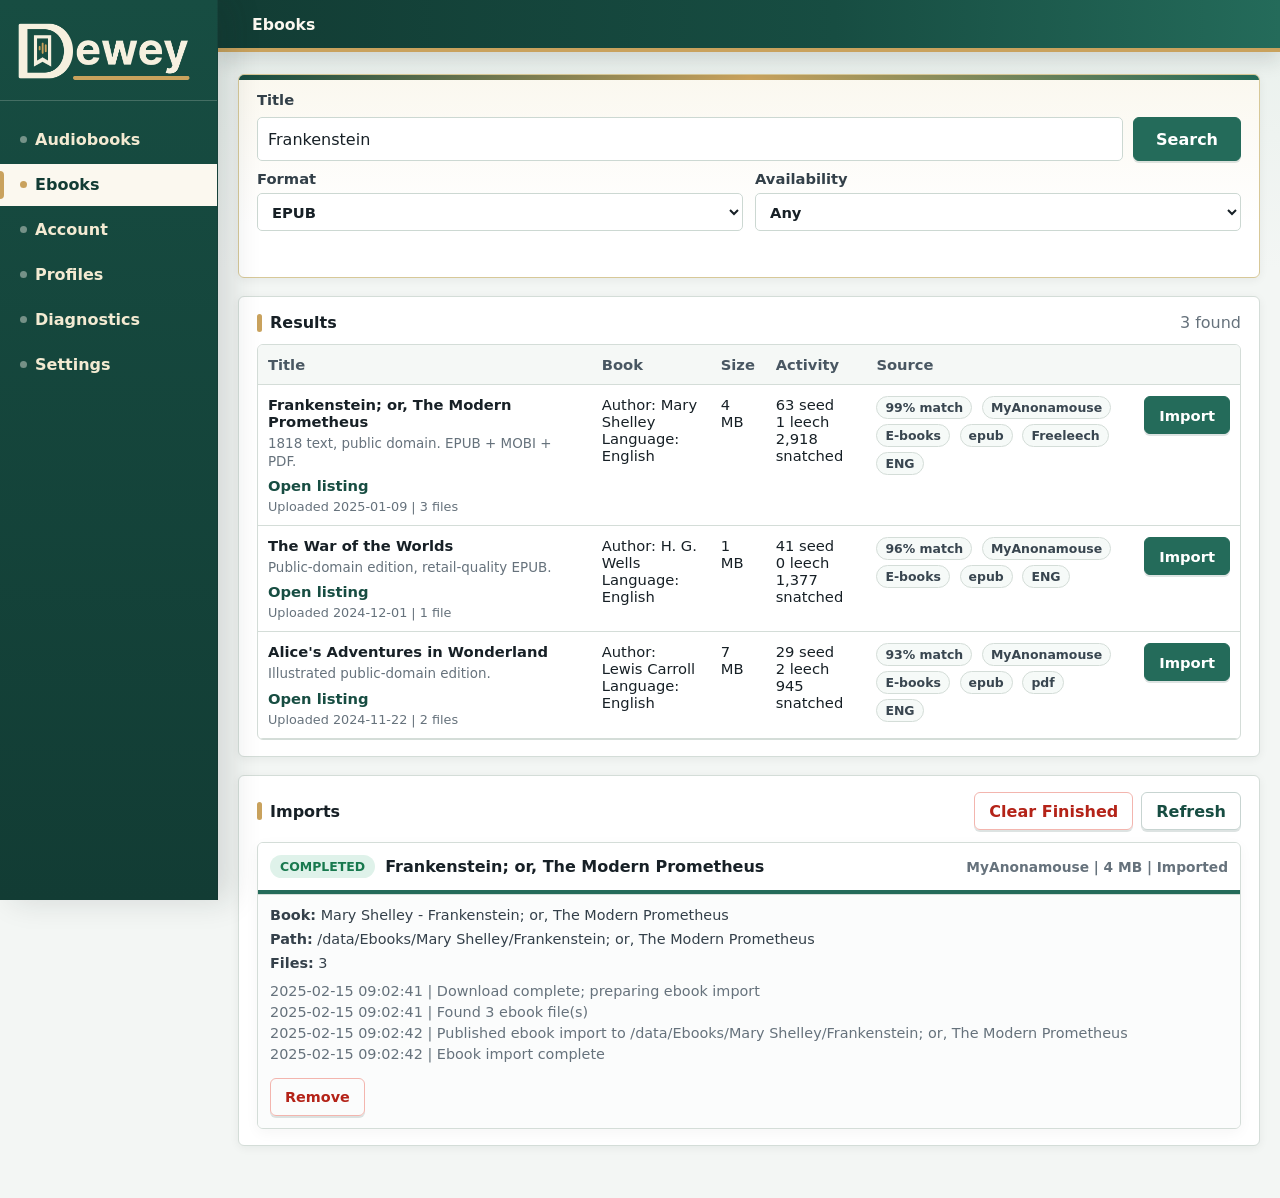
==== docs/demo-ebooks.html @ fe864c97 "Add static demo pages and a README screenshots section Provide docs/demo.html and docs/demo-ebooks.h" ====
<!doctype html>
<html lang="en">
  <head>
    <meta charset="utf-8" />
    <meta name="viewport" content="width=device-width, initial-scale=1" />
    <title>Dewey — Ebooks Demo</title>
    <!--
      Static mock for README screenshots. No live data: every title here is a
      public-domain work and all seeder/size/activity numbers are invented.
      Open this file in a browser and screenshot it. It links the real
      stylesheet so it looks identical to the running app.
    -->
    <link rel="icon" href="../static/favicon.svg" type="image/svg+xml" />
    <link rel="stylesheet" href="../static/style.css" />
  </head>
  <body>
    <div class="app-shell">
      <header class="topbar">
        <div class="brand">
          <img class="brand-logo" src="../static/dewey-logo.png" alt="Dewey" width="178" height="66" />
        </div>
        <nav aria-label="Primary">
          <button class="nav-button" type="button">Audiobooks</button>
          <button class="nav-button is-active" type="button">Ebooks</button>
          <button class="nav-button" type="button">Account</button>
          <button class="nav-button" type="button">Profiles</button>
          <button class="nav-button" type="button">Diagnostics</button>
          <button class="nav-button" type="button">Settings</button>
        </nav>
      </header>

      <div class="workspace">
        <div class="workspace-bar">
          <strong>Ebooks</strong>
        </div>

        <main>
          <section class="view is-active">
            <section class="panel search-panel">
              <form class="search-form" onsubmit="return false">
                <label for="ebook-query">Title</label>
                <div class="search-row">
                  <input id="ebook-query" value="Frankenstein" autocomplete="off" />
                  <button type="submit">Search</button>
                </div>
                <div class="filter-row">
                  <label>Format
                    <select aria-label="Format">
                      <option>Any format</option>
                      <option selected>EPUB</option>
                    </select>
                  </label>
                  <label>Availability
                    <select>
                      <option selected>Any</option>
                    </select>
                  </label>
                </div>
              </form>
              <p class="message" role="status"></p>
            </section>

            <section class="panel">
              <div class="section-head">
                <h2>Results</h2>
                <span class="muted">3 found</span>
              </div>
              <div class="table-wrap">
                <table>
                  <thead>
                    <tr>
                      <th>Title</th>
                      <th>Book</th>
                      <th>Size</th>
                      <th>Activity</th>
                      <th>Source</th>
                      <th></th>
                    </tr>
                  </thead>
                  <tbody>
                    <tr class="result-row">
                      <td data-label="Title">
                        <div class="result-title">Frankenstein; or, The Modern Prometheus</div>
                        <div class="result-description">1818 text, public domain. EPUB + MOBI + PDF.</div>
                        <a href="#">Open listing</a>
                        <div class="result-submeta">Uploaded 2025-01-09 | 3 files</div>
                      </td>
                      <td data-label="Book">
                        <div>Author: Mary Shelley</div>
                        <div>Language: English</div>
                      </td>
                      <td data-label="Size">4 MB</td>
                      <td data-label="Activity">
                        <div>63 seed</div>
                        <div>1 leech</div>
                        <div>2,918 snatched</div>
                      </td>
                      <td data-label="Source">
                        <span class="badge">99% match</span>
                        <span class="badge">MyAnonamouse</span>
                        <span class="badge">E-books</span>
                        <span class="badge">epub</span>
                        <span class="badge">Freeleech</span>
                        <span class="badge">ENG</span>
                      </td>
                      <td data-label="Action"><button type="button">Import</button></td>
                    </tr>

                    <tr class="result-row">
                      <td data-label="Title">
                        <div class="result-title">The War of the Worlds</div>
                        <div class="result-description">Public-domain edition, retail-quality EPUB.</div>
                        <a href="#">Open listing</a>
                        <div class="result-submeta">Uploaded 2024-12-01 | 1 file</div>
                      </td>
                      <td data-label="Book">
                        <div>Author: H. G. Wells</div>
                        <div>Language: English</div>
                      </td>
                      <td data-label="Size">1 MB</td>
                      <td data-label="Activity">
                        <div>41 seed</div>
                        <div>0 leech</div>
                        <div>1,377 snatched</div>
                      </td>
                      <td data-label="Source">
                        <span class="badge">96% match</span>
                        <span class="badge">MyAnonamouse</span>
                        <span class="badge">E-books</span>
                        <span class="badge">epub</span>
                        <span class="badge">ENG</span>
                      </td>
                      <td data-label="Action"><button type="button">Import</button></td>
                    </tr>

                    <tr class="result-row">
                      <td data-label="Title">
                        <div class="result-title">Alice's Adventures in Wonderland</div>
                        <div class="result-description">Illustrated public-domain edition.</div>
                        <a href="#">Open listing</a>
                        <div class="result-submeta">Uploaded 2024-11-22 | 2 files</div>
                      </td>
                      <td data-label="Book">
                        <div>Author: Lewis Carroll</div>
                        <div>Language: English</div>
                      </td>
                      <td data-label="Size">7 MB</td>
                      <td data-label="Activity">
                        <div>29 seed</div>
                        <div>2 leech</div>
                        <div>945 snatched</div>
                      </td>
                      <td data-label="Source">
                        <span class="badge">93% match</span>
                        <span class="badge">MyAnonamouse</span>
                        <span class="badge">E-books</span>
                        <span class="badge">epub</span>
                        <span class="badge">pdf</span>
                        <span class="badge">ENG</span>
                      </td>
                      <td data-label="Action"><button type="button">Import</button></td>
                    </tr>
                  </tbody>
                </table>
              </div>
            </section>

            <section class="panel">
              <div class="section-head">
                <h2>Imports</h2>
                <div class="section-actions">
                  <button class="secondary danger" type="button">Clear Finished</button>
                  <button class="secondary" type="button">Refresh</button>
                </div>
              </div>
              <div class="imports">
                <article class="import-item is-open">
                  <button class="import-summary" type="button">
                    <span class="status-pill completed">completed</span>
                    <span class="import-title">Frankenstein; or, The Modern Prometheus</span>
                    <span class="import-meta">MyAnonamouse | 4 MB | Imported</span>
                  </button>
                  <div class="progress"><span style="width: 100%"></span></div>
                  <div class="import-details">
                    <div><strong>Book:</strong> Mary Shelley - Frankenstein; or, The Modern Prometheus</div>
                    <div><strong>Path:</strong> /data/Ebooks/Mary Shelley/Frankenstein; or, The Modern Prometheus</div>
                    <div><strong>Files:</strong> 3</div>
                    <div class="event-list">
                      <div class="event info">2025-02-15 09:02:41 | Download complete; preparing ebook import</div>
                      <div class="event info">2025-02-15 09:02:41 | Found 3 ebook file(s)</div>
                      <div class="event info">2025-02-15 09:02:42 | Published ebook import to /data/Ebooks/Mary Shelley/Frankenstein; or, The Modern Prometheus</div>
                      <div class="event info">2025-02-15 09:02:42 | Ebook import complete</div>
                    </div>
                    <div class="import-actions">
                      <button class="secondary danger" type="button">Remove</button>
                    </div>
                  </div>
                </article>
              </div>
            </section>
          </section>
        </main>
      </div>
    </div>
  </body>
</html>
---- static/style.css ----
:root {
  color-scheme: light;
  font-family: Inter, ui-sans-serif, system-ui, -apple-system, BlinkMacSystemFont, "Segoe UI", sans-serif;
  --bg: #f3f6f4;
  --text: #172026;
  --muted: #66727c;
  --line: #d4ddd8;
  --panel: #ffffff;
  --accent: #246b5a;
  --accent-strong: #174d42;
  --accent-soft: #e5f2ee;
  --sidebar: #174d42;
  --sidebar-deep: #123c34;
  --toolbar: #246b5a;
  --paper: #fbf8ef;
  --brass: #c9a25d;
  --warn: #a86500;
  --error: #b42318;
  --review: #6d4fbd;
  --complete: #18794e;
  --shadow: 0 12px 30px rgba(23, 32, 38, 0.08);
}

* {
  box-sizing: border-box;
}

body {
  margin: 0;
  min-width: 320px;
  background:
    linear-gradient(180deg, #e9f0ec 0, var(--bg) 270px),
    repeating-linear-gradient(90deg, rgba(23, 77, 66, 0.025) 0 1px, transparent 1px 96px),
    var(--bg);
  color: var(--text);
}

body.auth-page {
  min-height: 100vh;
  background:
    radial-gradient(circle at 50% 0, rgba(201, 162, 93, 0.2), transparent 34%),
    linear-gradient(180deg, #123c34, #174d42 58%, #f3f6f4 58%);
}

button,
input,
select {
  font: inherit;
}

button {
  display: inline-flex;
  align-items: center;
  justify-content: center;
  gap: 8px;
  border: 1px solid var(--accent);
  border-radius: 6px;
  background: var(--accent);
  color: #fff;
  cursor: pointer;
  min-height: 38px;
  padding: 0 14px;
  font-weight: 720;
  box-shadow: 0 2px 0 rgba(18, 60, 52, 0.14);
}

button:hover {
  background: var(--accent-strong);
}

button:disabled {
  cursor: not-allowed;
  opacity: 0.58;
}

button:disabled:hover {
  background: var(--accent);
}

button.secondary,
.nav-button {
  background: transparent;
  color: var(--accent-strong);
  border-color: rgba(23, 77, 66, 0.24);
}

button.danger {
  border-color: #f3b5ae;
  color: var(--error);
}

button.secondary:hover,
.nav-button:hover,
.nav-button.is-active {
  border-color: rgba(201, 162, 93, 0.78);
  color: var(--accent-strong);
  background: var(--paper);
}

.app-shell {
  display: grid;
  grid-template-columns: 218px minmax(0, 1fr);
  min-height: 100vh;
}

.topbar {
  position: sticky;
  top: 0;
  align-self: start;
  display: flex;
  flex-direction: column;
  gap: 18px;
  min-height: 100vh;
  padding: 14px 0;
  border-right: 1px solid rgba(23, 32, 38, 0.18);
  background:
    linear-gradient(180deg, var(--sidebar) 0, var(--sidebar-deep) 100%);
  box-shadow: 12px 0 30px rgba(23, 32, 38, 0.14);
  z-index: 3;
}

.brand {
  display: grid;
  gap: 6px;
  width: 100%;
  padding: 4px 14px 16px;
  border-bottom: 1px solid rgba(251, 248, 239, 0.2);
}

.brand-logo {
  display: block;
  width: min(178px, 100%);
  height: auto;
}

.brand-icon {
  width: 44px;
  height: 44px;
  border: 2px solid rgba(251, 248, 239, 0.74);
  border-radius: 12px;
  box-shadow: 0 14px 28px rgba(0, 0, 0, 0.24);
}

h1,
h2,
p {
  margin: 0;
}

h1 {
  color: var(--paper);
  font-size: 1.34rem;
  font-weight: 750;
  letter-spacing: 0;
  line-height: 1.05;
}

h2 {
  font-size: 1rem;
  font-weight: 720;
  letter-spacing: 0;
}

.topbar p {
  color: #d8caa5;
  font-size: 0.84rem;
  font-weight: 650;
  padding-left: 2px;
}

.muted,
.message {
  color: var(--muted);
}

nav {
  display: flex;
  flex-direction: column;
  gap: 3px;
  width: 100%;
}

.topbar .nav-button {
  position: relative;
  justify-content: flex-start;
  width: 100%;
  min-height: 42px;
  padding: 0 18px 0 20px;
  border: 0;
  border-radius: 0;
  color: #f3ead2;
  background: transparent;
  box-shadow: none;
  text-align: left;
}

.topbar .nav-button::before {
  content: "";
  width: 7px;
  height: 7px;
  border-radius: 999px;
  background: rgba(251, 248, 239, 0.42);
}

.topbar .nav-button::after {
  content: "";
  position: absolute;
  inset: 7px auto 7px 0;
  width: 4px;
  border-radius: 0 999px 999px 0;
  background: transparent;
}

.topbar .nav-button:hover,
.topbar .nav-button.is-active {
  color: var(--paper);
  background: rgba(251, 248, 239, 0.12);
}

.topbar .nav-button.is-active::before,
.topbar .nav-button:hover::before {
  background: var(--brass);
}

.topbar .nav-button.is-active::after {
  background: var(--brass);
}

.topbar .nav-button.is-active {
  color: #123c34;
  background: var(--paper);
}

.topbar .nav-logout {
  margin-top: auto;
  border-top: 1px solid rgba(251, 248, 239, 0.16);
}

.workspace {
  min-width: 0;
}

.workspace-bar {
  position: sticky;
  top: 0;
  z-index: 2;
  display: flex;
  align-items: center;
  min-height: 52px;
  padding: 0 clamp(18px, 3vw, 34px);
  border-bottom: 4px solid var(--brass);
  background: linear-gradient(90deg, #123c34, #174d42 58%, var(--toolbar));
  color: var(--paper);
  box-shadow: 0 8px 20px rgba(23, 32, 38, 0.14);
}

.workspace-bar strong {
  font-size: 0.98rem;
  font-weight: 760;
}

main {
  width: min(1320px, calc(100% - 40px));
  margin: 22px auto 52px;
}

.auth-shell {
  display: grid;
  place-items: center;
  min-height: 100vh;
  width: min(100%, 460px);
  margin: 0 auto;
  padding: 28px;
}

.auth-card {
  display: grid;
  gap: 22px;
  width: 100%;
  padding: 28px;
  border: 1px solid rgba(251, 248, 239, 0.62);
  border-radius: 8px;
  background: rgba(251, 248, 239, 0.96);
  box-shadow: 0 22px 70px rgba(18, 60, 52, 0.35);
}

.auth-logo {
  width: 178px;
  height: auto;
}

.auth-form {
  display: grid;
  gap: 14px;
}

.auth-form label {
  display: grid;
  gap: 6px;
  color: #334049;
  font-size: 0.92rem;
  font-weight: 650;
}

.view {
  display: none;
}

.view.is-active {
  display: grid;
  gap: 18px;
}

.panel {
  background: var(--panel);
  border: 1px solid var(--line);
  border-radius: 6px;
  padding: 16px 18px;
  box-shadow: 0 2px 10px rgba(23, 32, 38, 0.06);
}

.search-panel {
  position: relative;
  overflow: hidden;
  border-color: #d7c898;
  background:
    linear-gradient(180deg, rgba(251, 248, 239, 0.96), #ffffff 74%);
}

.search-panel::before {
  content: "";
  position: absolute;
  inset: 0 0 auto;
  height: 5px;
  background: linear-gradient(90deg, var(--accent-strong), var(--brass), var(--accent));
}

.section-head {
  display: flex;
  align-items: center;
  justify-content: space-between;
  gap: 12px;
  margin-bottom: 12px;
}

.section-head h2 {
  display: inline-flex;
  align-items: center;
  gap: 8px;
}

.section-head h2::before {
  content: "";
  width: 5px;
  height: 18px;
  border-radius: 999px;
  background: var(--brass);
}

.section-actions,
.import-actions {
  display: flex;
  align-items: center;
  gap: 8px;
  flex-wrap: wrap;
}

.search-form {
  display: grid;
  gap: 9px;
}

.search-form label,
.settings-form label,
.profile-manager label {
  display: grid;
  gap: 6px;
  color: #334049;
  font-size: 0.92rem;
  font-weight: 650;
}

.search-row {
  display: grid;
  grid-template-columns: minmax(0, 1fr) auto;
  gap: 10px;
}

.search-row input {
  min-height: 44px;
  font-size: 1rem;
}

.search-row button {
  min-height: 44px;
  padding-inline: 22px;
}

.filter-row {
  display: grid;
  grid-template-columns: repeat(auto-fit, minmax(120px, 1fr));
  gap: 10px 12px;
}

.advanced-filters {
  margin-top: 2px;
  padding-top: 10px;
  border-top: 1px solid rgba(212, 221, 216, 0.82);
}

.advanced-filters summary {
  display: inline-flex;
  align-items: center;
  gap: 8px;
  min-height: 34px;
  padding: 0 11px;
  border: 1px solid rgba(23, 77, 66, 0.24);
  border-radius: 5px;
  color: var(--accent-strong);
  background: rgba(255, 255, 255, 0.78);
  cursor: pointer;
  font-size: 0.88rem;
  font-weight: 720;
  list-style: none;
}

.advanced-filters summary::-webkit-details-marker {
  display: none;
}

.advanced-filters summary::before {
  content: "+";
  display: inline-flex;
  align-items: center;
  justify-content: center;
  width: 18px;
  height: 18px;
  border-radius: 999px;
  color: var(--paper);
  background: var(--accent);
  font-weight: 760;
  line-height: 1;
}

.advanced-filters[open] summary {
  background: var(--paper);
  border-color: rgba(201, 162, 93, 0.78);
}

.advanced-filters[open] summary::before {
  content: "-";
  background: var(--brass);
}

.advanced-filter-row {
  grid-template-columns: repeat(auto-fit, minmax(150px, 1fr));
  max-width: 680px;
  margin-top: 10px;
}

.account-summary {
  display: grid;
  grid-template-columns: repeat(auto-fit, minmax(150px, 1fr));
  gap: 10px;
}

.account-stat {
  display: grid;
  gap: 3px;
}

.account-stat span:first-child {
  color: var(--muted);
  font-size: 0.78rem;
  font-weight: 700;
  text-transform: uppercase;
}

.account-stat span:last-child {
  font-weight: 720;
}

.diagnostics-summary {
  margin-bottom: 12px;
}

.diagnostics-overall {
  display: inline-grid;
  grid-auto-flow: column;
  align-items: center;
  gap: 10px;
  padding: 8px 12px;
  border: 1px solid var(--line);
  border-radius: 6px;
  background: #f6faf8;
}

.diagnostics-overall span {
  color: var(--complete);
  font-weight: 780;
}

.diagnostics-overall.warn span {
  color: var(--warn);
}

.diagnostics-overall.error span {
  color: var(--error);
}

.diagnostics-overall small {
  color: var(--muted);
  font-weight: 650;
}

.diagnostics-list {
  display: grid;
  gap: 10px;
}

.diagnostic-item {
  display: grid;
  gap: 7px;
  padding: 12px;
  border: 1px solid var(--line);
  border-left: 4px solid var(--complete);
  border-radius: 6px;
  background: #fff;
}

.diagnostic-item.warn,
.diagnostic-item.skipped {
  border-left-color: var(--warn);
}

.diagnostic-item.error {
  border-left-color: var(--error);
}

.diagnostic-item > div:first-child {
  display: flex;
  align-items: center;
  gap: 10px;
  flex-wrap: wrap;
}

.diagnostic-detail {
  color: var(--muted);
  font-size: 0.88rem;
}

.diagnostic-values {
  display: flex;
  gap: 6px;
  flex-wrap: wrap;
}

.diagnostic-values span {
  border: 1px solid var(--line);
  border-radius: 999px;
  padding: 3px 8px;
  color: #394650;
  background: #f6faf8;
  font-size: 0.78rem;
  font-weight: 700;
}

input,
select {
  width: 100%;
  min-height: 38px;
  border: 1px solid #ccd8d2;
  border-radius: 5px;
  padding: 8px 10px;
  background: rgba(255, 255, 255, 0.96);
  color: var(--text);
}

input:focus,
select:focus {
  outline: 2px solid #b9ddd4;
  border-color: var(--accent);
}

.message {
  min-height: 20px;
  margin-top: 10px;
  font-size: 0.92rem;
}

.table-wrap {
  overflow-x: auto;
  border: 1px solid var(--line);
  border-radius: 6px;
  background: #fff;
}

table {
  width: 100%;
  border-collapse: collapse;
  font-size: 0.92rem;
}

th,
td {
  padding: 11px 10px;
  border-bottom: 1px solid var(--line);
  text-align: left;
  vertical-align: top;
}

th {
  color: #495762;
  font-weight: 700;
  background: #f5f8f6;
}

td:first-child {
  min-width: 320px;
}

.result-title {
  font-weight: 750;
  overflow-wrap: anywhere;
}

.result-description {
  display: -webkit-box;
  margin-top: 5px;
  color: var(--muted);
  font-size: 0.84rem;
  line-height: 1.35;
  overflow: hidden;
  -webkit-box-orient: vertical;
  -webkit-line-clamp: 3;
}

.result-submeta {
  margin-top: 5px;
  color: var(--muted);
  font-size: 0.8rem;
}

.result-duplicate {
  margin-top: 7px;
  color: var(--warn);
  font-size: 0.82rem;
  font-weight: 700;
  overflow-wrap: anywhere;
}

td a {
  display: inline-block;
  margin-top: 6px;
  color: var(--accent-strong);
  font-weight: 650;
  text-decoration: none;
}

td a:hover {
  text-decoration: underline;
}

.action-link {
  display: block;
  margin-top: 8px;
  white-space: nowrap;
}

.badge {
  display: inline-flex;
  align-items: center;
  border: 1px solid var(--line);
  border-radius: 999px;
  padding: 3px 8px;
  margin: 0 5px 5px 0;
  color: #394650;
  background: #f6faf8;
  font-size: 0.78rem;
  font-weight: 700;
}

.empty {
  color: var(--muted);
  text-align: center;
  padding: 34px 8px;
}

.imports {
  display: grid;
  gap: 10px;
}

.import-item {
  border: 1px solid var(--line);
  border-radius: 6px;
  overflow: hidden;
  background: #fff;
  box-shadow: 0 4px 14px rgba(23, 32, 38, 0.04);
}

.import-summary {
  display: grid;
  grid-template-columns: auto minmax(0, 1fr) auto;
  align-items: center;
  gap: 10px;
  width: 100%;
  padding: 12px;
  border: 0;
  border-radius: 0;
  color: var(--text);
  background: #fff;
  text-align: left;
}

.import-summary:hover {
  background: #f5faf7;
}

.status-pill {
  display: inline-flex;
  align-items: center;
  min-width: 92px;
  justify-content: center;
  border-radius: 999px;
  padding: 4px 10px;
  background: #e9eef2;
  color: #3a4650;
  font-size: 0.78rem;
  font-weight: 750;
  text-transform: uppercase;
}

.status-pill.completed {
  color: var(--complete);
  background: #dff2ea;
}

.status-pill.ok {
  color: var(--complete);
  background: #dff2ea;
}

.status-pill.error {
  color: var(--error);
  background: #fee4e2;
}

.status-pill.review {
  color: var(--review);
  background: #f0ecff;
}

.status-pill.warn,
.status-pill.skipped {
  color: var(--warn);
  background: #fff4df;
}

.status-pill.warning,
.status-pill.scanning,
.status-pill.importing,
.status-pill.downloading,
.status-pill.queued {
  color: var(--warn);
  background: #fff4df;
}

.import-title {
  overflow-wrap: anywhere;
  font-weight: 700;
}

.import-meta {
  color: var(--muted);
  font-size: 0.86rem;
  white-space: nowrap;
}

.progress {
  height: 4px;
  background: #e8ecef;
}

.progress span {
  display: block;
  height: 100%;
  width: 0;
  background: var(--accent);
}

.import-details {
  display: none;
  padding: 12px;
  background: #fbfcfc;
  border-top: 1px solid var(--line);
  color: #34404a;
  font-size: 0.9rem;
}

.import-item.is-open .import-details {
  display: grid;
  gap: 8px;
}

.event-list {
  display: grid;
  gap: 5px;
  margin-top: 4px;
}

.event {
  color: var(--muted);
}

.event.warning {
  color: var(--warn);
}

.event.error {
  color: var(--error);
}

.import-actions {
  margin-top: 8px;
}

.review-form {
  display: grid;
  grid-template-columns: repeat(2, minmax(0, 1fr)) auto;
  align-items: end;
  gap: 10px;
  margin-top: 6px;
  padding: 12px;
  border: 1px solid var(--line);
  border-radius: 6px;
  background: #fff;
}

.review-form label {
  display: grid;
  gap: 6px;
  color: #334049;
  font-size: 0.86rem;
  font-weight: 700;
}

.settings-form {
  display: grid;
  gap: 18px;
}

.settings-panel {
  border-left: 4px solid #d9ebe5;
}

.settings-panel .section-head {
  padding-bottom: 10px;
  border-bottom: 1px solid #edf1f3;
}

.settings-panel .grid {
  margin-top: 4px;
}

.field-hint {
  color: var(--muted);
  font-size: 0.78rem;
  font-weight: 550;
}

.profile-manager {
  display: grid;
  gap: 14px;
}

.profile-actions {
  margin-top: 2px;
}

.grid {
  display: grid;
  grid-template-columns: repeat(3, minmax(0, 1fr));
  gap: 14px;
  margin-top: 14px;
}

.checkline {
  display: flex !important;
  grid-template-columns: none !important;
  align-items: center;
  gap: 8px !important;
  margin-top: 14px;
  font-weight: 600 !important;
}

.checkline input {
  width: auto;
  min-height: auto;
}

.inline-check {
  margin-top: 0;
}

.settings-toolbar .section-head {
  margin-bottom: 0;
}

.settings-form:not(.show-advanced) [data-advanced-setting] {
  display: none;
}

.settings-actions {
  display: flex;
  align-items: center;
  gap: 12px;
}

@media (max-width: 760px) {
  .app-shell {
    display: block;
  }

  .topbar {
    position: static;
    min-height: auto;
    padding: 12px;
    border-right: 0;
    border-bottom: 1px solid rgba(23, 32, 38, 0.18);
  }

  .brand {
    padding: 0 0 12px;
  }

  .workspace-bar {
    min-height: 46px;
    padding: 0 16px;
  }

  main {
    width: min(1220px, calc(100% - 24px));
    margin: 14px auto 40px;
  }

  nav,
  .search-row,
  .filter-row,
  .settings-actions {
    width: 100%;
  }

  .search-row,
  .filter-row,
  .grid,
  .review-form {
    grid-template-columns: 1fr;
  }

  nav {
    flex-direction: row;
    flex-wrap: wrap;
  }

  .topbar .nav-button {
    flex: 1 1 calc(50% - 6px);
    justify-content: center;
    width: auto;
    padding: 0 10px;
    border-radius: 5px;
    background: rgba(255, 255, 255, 0.06);
  }

  .topbar .nav-button::before,
  .topbar .nav-button::after {
    display: none;
  }

  .search-row button,
  .settings-actions button {
    width: 100%;
  }

  .table-wrap {
    overflow: visible;
    border: 0;
    background: transparent;
  }

  .table-wrap table,
  .table-wrap tbody,
  .table-wrap tr,
  .table-wrap td {
    display: block;
    width: 100%;
  }

  .table-wrap thead {
    display: none;
  }

  .result-row,
  .empty-row {
    margin-bottom: 12px;
    border: 1px solid var(--line);
    border-radius: 6px;
    overflow: hidden;
    background: #fff;
    box-shadow: 0 2px 10px rgba(23, 32, 38, 0.06);
  }

  .result-row td,
  .empty-row td {
    min-width: 0;
    border-bottom: 1px solid #edf1ef;
    padding: 10px 12px;
  }

  .result-row td:first-child {
    padding-top: 14px;
  }

  .result-row td:last-child,
  .empty-row td:last-child {
    border-bottom: 0;
  }

  .result-row td:not(:first-child)::before {
    content: attr(data-label);
    display: block;
    margin-bottom: 5px;
    color: var(--muted);
    font-size: 0.72rem;
    font-weight: 750;
    text-transform: uppercase;
  }

  .result-row td[data-label="Action"] button {
    width: 100%;
  }

  .result-row .action-link {
    text-align: center;
  }

  .import-summary {
    grid-template-columns: 1fr;
  }

  .import-meta {
    white-space: normal;
  }
}
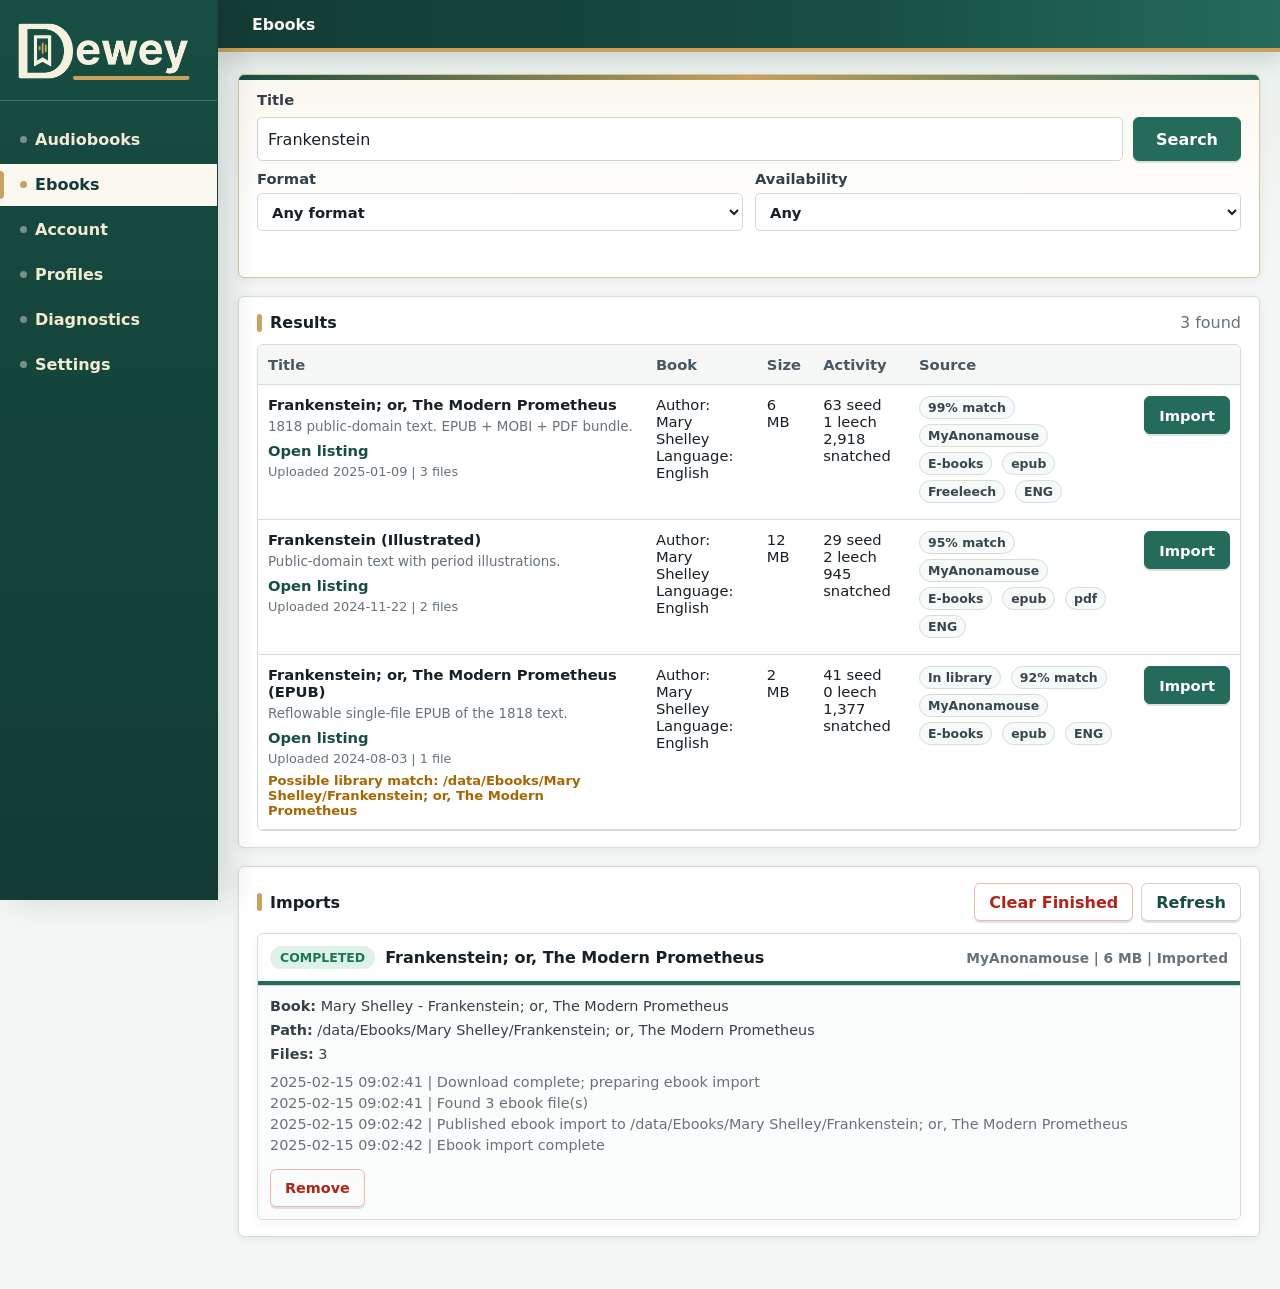
==== commit de1f372a: "Make demo results match the searched title The mock previously searched "Pride and Prejudice" but li" ====
--- a/docs/demo-ebooks.html
+++ b/docs/demo-ebooks.html
@@ -5,7 +5,7 @@
     <meta name="viewport" content="width=device-width, initial-scale=1" />
     <title>Dewey — Ebooks Demo</title>
     <!--
-      Static mock for README screenshots. No live data: every title here is a
+      Static mock for README screenshots. No live data: the title is a
       public-domain work and all seeder/size/activity numbers are invented.
       Open this file in a browser and screenshot it. It links the real
       stylesheet so it looks identical to the running app.
@@ -46,8 +46,7 @@
                 <div class="filter-row">
                   <label>Format
                     <select aria-label="Format">
-                      <option>Any format</option>
-                      <option selected>EPUB</option>
+                      <option selected>Any format</option>
                     </select>
                   </label>
                   <label>Availability
@@ -81,7 +80,7 @@
                     <tr class="result-row">
                       <td data-label="Title">
                         <div class="result-title">Frankenstein; or, The Modern Prometheus</div>
-                        <div class="result-description">1818 text, public domain. EPUB + MOBI + PDF.</div>
+                        <div class="result-description">1818 public-domain text. EPUB + MOBI + PDF bundle.</div>
                         <a href="#">Open listing</a>
                         <div class="result-submeta">Uploaded 2025-01-09 | 3 files</div>
                       </td>
@@ -89,7 +88,7 @@
                         <div>Author: Mary Shelley</div>
                         <div>Language: English</div>
                       </td>
-                      <td data-label="Size">4 MB</td>
+                      <td data-label="Size">6 MB</td>
                       <td data-label="Activity">
                         <div>63 seed</div>
                         <div>1 leech</div>
@@ -108,54 +107,56 @@
 
                     <tr class="result-row">
                       <td data-label="Title">
-                        <div class="result-title">The War of the Worlds</div>
-                        <div class="result-description">Public-domain edition, retail-quality EPUB.</div>
+                        <div class="result-title">Frankenstein (Illustrated)</div>
+                        <div class="result-description">Public-domain text with period illustrations.</div>
                         <a href="#">Open listing</a>
-                        <div class="result-submeta">Uploaded 2024-12-01 | 1 file</div>
+                        <div class="result-submeta">Uploaded 2024-11-22 | 2 files</div>
                       </td>
                       <td data-label="Book">
-                        <div>Author: H. G. Wells</div>
+                        <div>Author: Mary Shelley</div>
                         <div>Language: English</div>
                       </td>
-                      <td data-label="Size">1 MB</td>
+                      <td data-label="Size">12 MB</td>
+                      <td data-label="Activity">
+                        <div>29 seed</div>
+                        <div>2 leech</div>
+                        <div>945 snatched</div>
+                      </td>
+                      <td data-label="Source">
+                        <span class="badge">95% match</span>
+                        <span class="badge">MyAnonamouse</span>
+                        <span class="badge">E-books</span>
+                        <span class="badge">epub</span>
+                        <span class="badge">pdf</span>
+                        <span class="badge">ENG</span>
+                      </td>
+                      <td data-label="Action"><button type="button">Import</button></td>
+                    </tr>
+
+                    <tr class="result-row">
+                      <td data-label="Title">
+                        <div class="result-title">Frankenstein; or, The Modern Prometheus (EPUB)</div>
+                        <div class="result-description">Reflowable single-file EPUB of the 1818 text.</div>
+                        <a href="#">Open listing</a>
+                        <div class="result-submeta">Uploaded 2024-08-03 | 1 file</div>
+                        <div class="result-duplicate">Possible library match: /data/Ebooks/Mary Shelley/Frankenstein; or, The Modern Prometheus</div>
+                      </td>
+                      <td data-label="Book">
+                        <div>Author: Mary Shelley</div>
+                        <div>Language: English</div>
+                      </td>
+                      <td data-label="Size">2 MB</td>
                       <td data-label="Activity">
                         <div>41 seed</div>
                         <div>0 leech</div>
                         <div>1,377 snatched</div>
                       </td>
                       <td data-label="Source">
-                        <span class="badge">96% match</span>
+                        <span class="badge">In library</span>
+                        <span class="badge">92% match</span>
                         <span class="badge">MyAnonamouse</span>
                         <span class="badge">E-books</span>
                         <span class="badge">epub</span>
-                        <span class="badge">ENG</span>
-                      </td>
-                      <td data-label="Action"><button type="button">Import</button></td>
-                    </tr>
-
-                    <tr class="result-row">
-                      <td data-label="Title">
-                        <div class="result-title">Alice's Adventures in Wonderland</div>
-                        <div class="result-description">Illustrated public-domain edition.</div>
-                        <a href="#">Open listing</a>
-                        <div class="result-submeta">Uploaded 2024-11-22 | 2 files</div>
-                      </td>
-                      <td data-label="Book">
-                        <div>Author: Lewis Carroll</div>
-                        <div>Language: English</div>
-                      </td>
-                      <td data-label="Size">7 MB</td>
-                      <td data-label="Activity">
-                        <div>29 seed</div>
-                        <div>2 leech</div>
-                        <div>945 snatched</div>
-                      </td>
-                      <td data-label="Source">
-                        <span class="badge">93% match</span>
-                        <span class="badge">MyAnonamouse</span>
-                        <span class="badge">E-books</span>
-                        <span class="badge">epub</span>
-                        <span class="badge">pdf</span>
                         <span class="badge">ENG</span>
                       </td>
                       <td data-label="Action"><button type="button">Import</button></td>
@@ -178,7 +179,7 @@
                   <button class="import-summary" type="button">
                     <span class="status-pill completed">completed</span>
                     <span class="import-title">Frankenstein; or, The Modern Prometheus</span>
-                    <span class="import-meta">MyAnonamouse | 4 MB | Imported</span>
+                    <span class="import-meta">MyAnonamouse | 6 MB | Imported</span>
                   </button>
                   <div class="progress"><span style="width: 100%"></span></div>
                   <div class="import-details">
